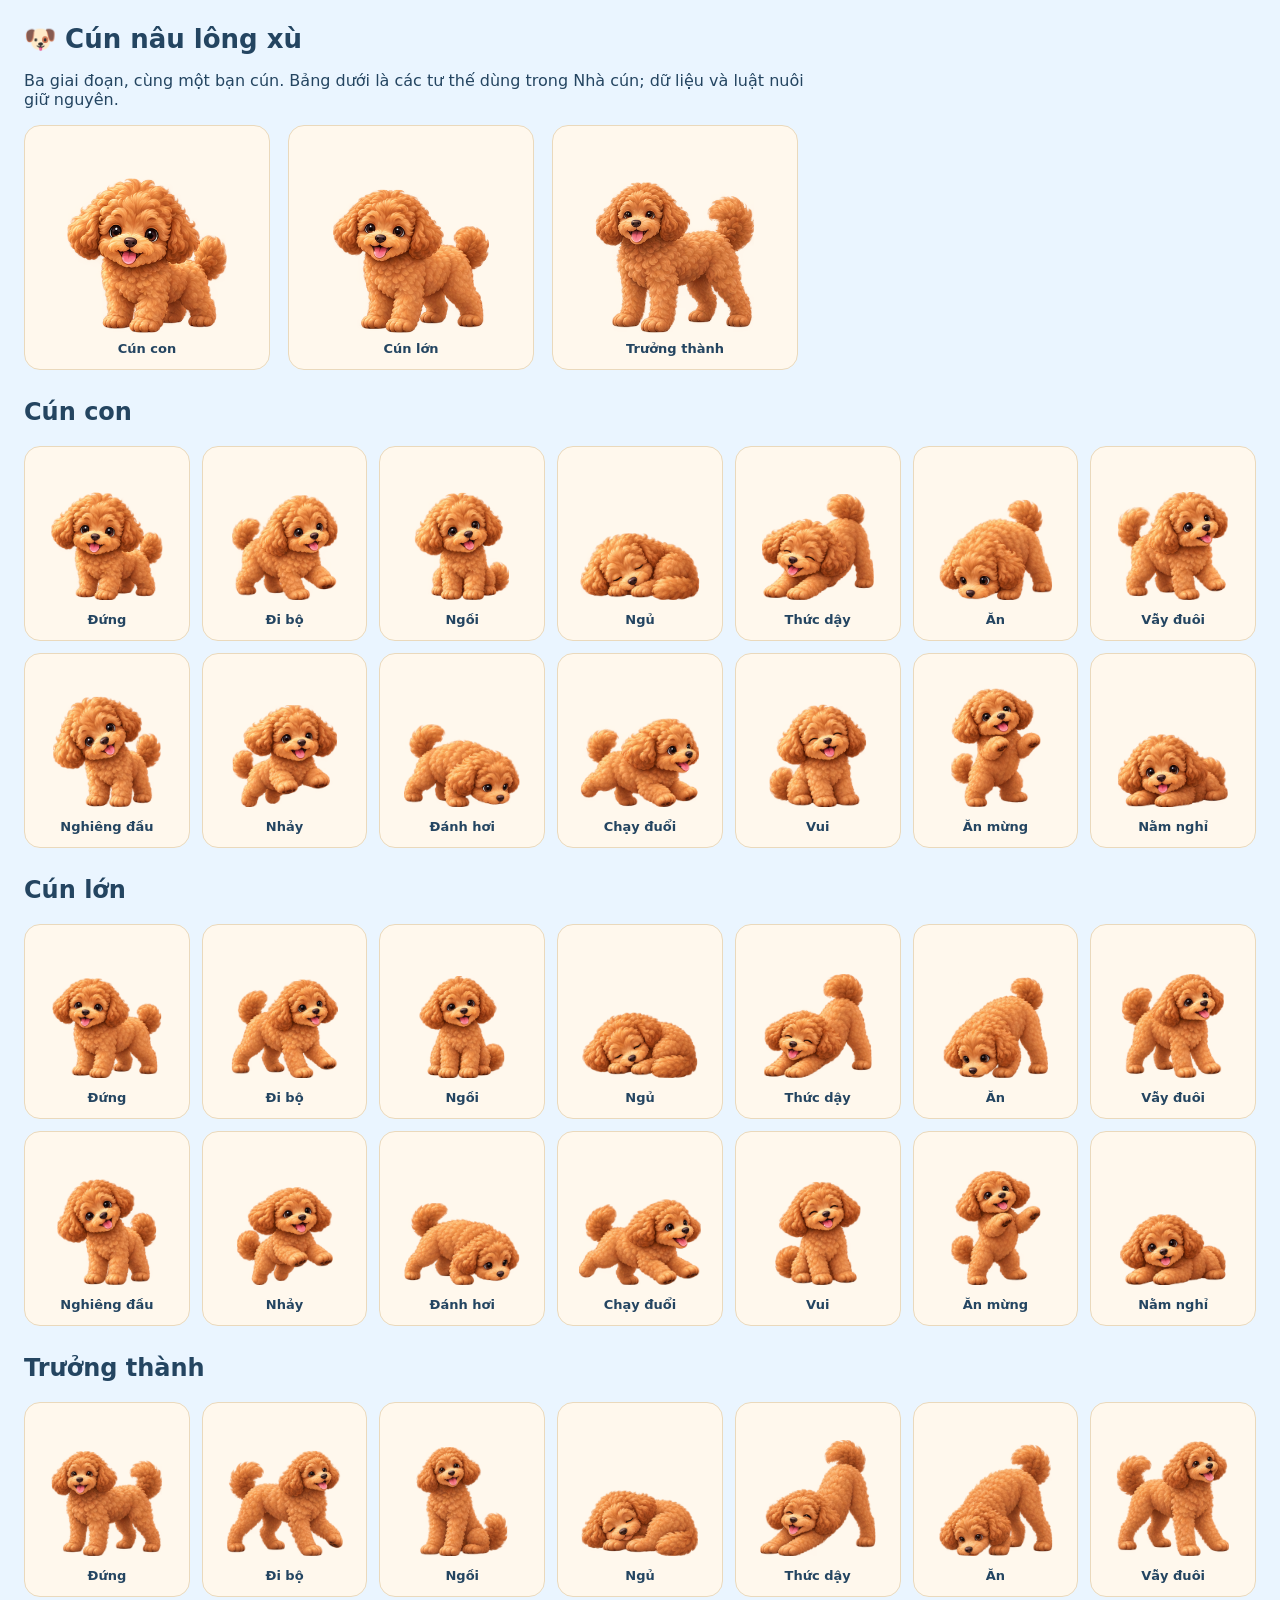
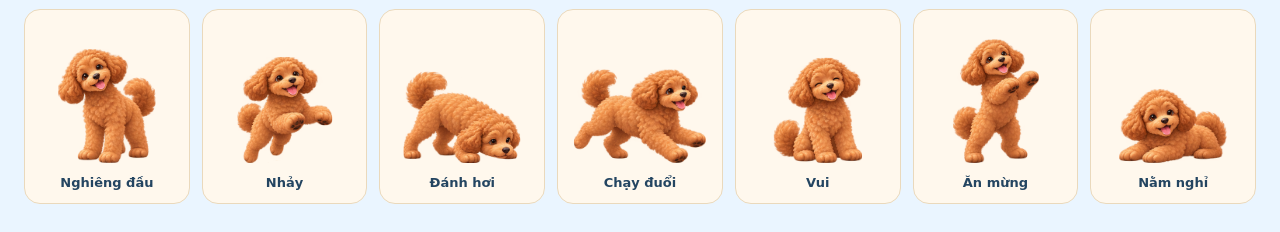
==== docs/pet-art-preview.html @ 721d26be "Replace puppy demo with three-stage painted pose atlases" ====
<!doctype html><html lang="vi"><meta charset="utf-8"><meta name="viewport" content="width=device-width,initial-scale=1">
<title>Bộ hình cún nâu — duyệt tư thế</title>
<style>body{font:16px system-ui;background:#eaf5ff;color:#244561;margin:24px}h1{font-size:26px}p{max-width:800px}section{margin:28px 0}.grid{display:grid;grid-template-columns:repeat(auto-fit,minmax(150px,1fr));gap:12px}.card{background:#fff8ed;padding:12px;border-radius:16px;text-align:center;border:1px solid #ead9bc}.card svg{display:block;width:100%;height:150px}.card b{font-size:13px}#growth{display:flex;flex-wrap:wrap;gap:18px}#growth .card{width:220px}#growth svg{height:200px}</style>
<h1>🐶 Cún nâu lông xù</h1><p>Ba giai đoạn, cùng một bạn cún. Bảng dưới là các tư thế dùng trong Nhà cún; dữ liệu và luật nuôi giữ nguyên.</p>
<div id="growth"></div><main id="poses"></main>
<script src="../js/pet-view.js"></script>
<script>
PetView.artPath=s=>'../assets/pet/dog-fluffy-brown-stage'+s+'-v1.png';
const stages=['Cún con','Cún lớn','Trưởng thành'];
const names={idle:'Đứng',walk:'Đi bộ',sit:'Ngồi',sleep:'Ngủ',wake:'Thức dậy',eat:'Ăn',wag:'Vẫy đuôi',tilt:'Nghiêng đầu',hop:'Nhảy',sniff:'Đánh hơi',chase:'Chạy đuổi',happy:'Vui',celebrate:'Ăn mừng',rest:'Nằm nghỉ'};
document.getElementById('growth').innerHTML=stages.map((s,i)=>'<div class="card">'+PetView.svg(i)+'<b>'+s+'</b></div>').join('');
document.getElementById('poses').innerHTML=stages.map((s,i)=>'<section><h2>'+s+'</h2><div class="grid">'+Object.entries(names).map(([pose,label])=>'<div class="card">'+PetView.svg(i,pose)+'<b>'+label+'</b></div>').join('')+'</div></section>').join('');
</script></html>
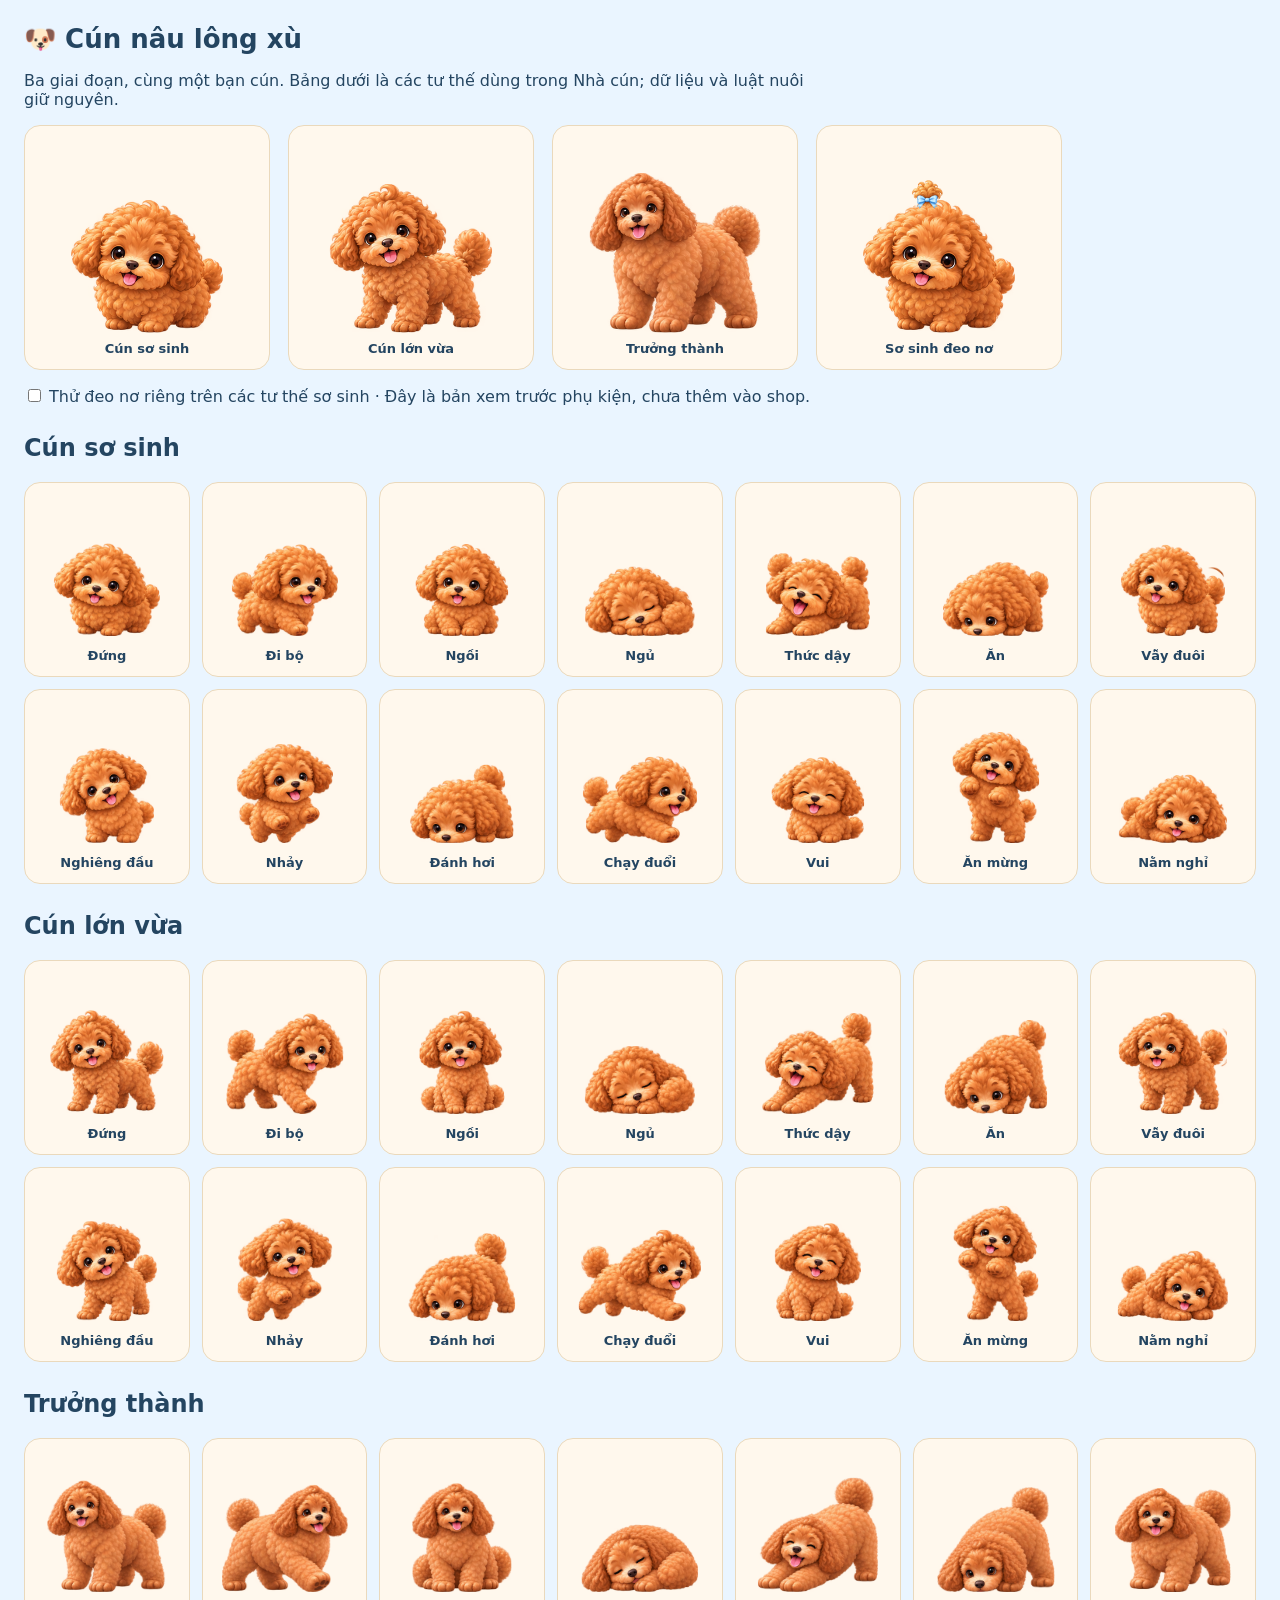
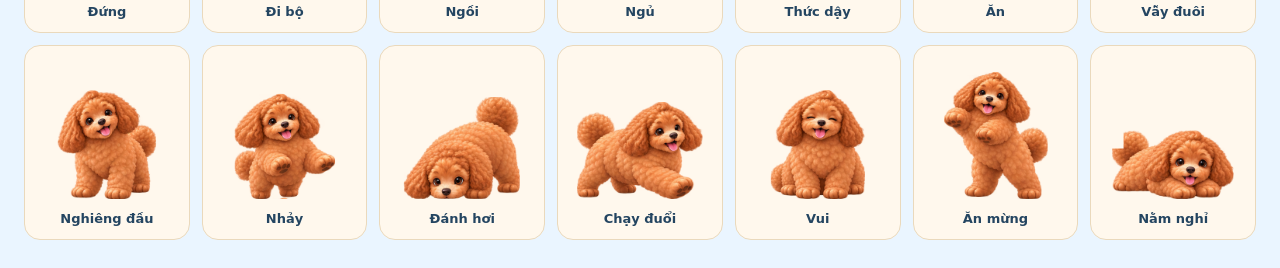
==== commit fd3ecf7d: "Use approved chubby dog ages and preview a separate bow layer" ====
--- a/docs/pet-art-preview.html
+++ b/docs/pet-art-preview.html
@@ -2,12 +2,14 @@
 <title>Bộ hình cún nâu — duyệt tư thế</title>
 <style>body{font:16px system-ui;background:#eaf5ff;color:#244561;margin:24px}h1{font-size:26px}p{max-width:800px}section{margin:28px 0}.grid{display:grid;grid-template-columns:repeat(auto-fit,minmax(150px,1fr));gap:12px}.card{background:#fff8ed;padding:12px;border-radius:16px;text-align:center;border:1px solid #ead9bc}.card svg{display:block;width:100%;height:150px}.card b{font-size:13px}#growth{display:flex;flex-wrap:wrap;gap:18px}#growth .card{width:220px}#growth svg{height:200px}</style>
 <h1>🐶 Cún nâu lông xù</h1><p>Ba giai đoạn, cùng một bạn cún. Bảng dưới là các tư thế dùng trong Nhà cún; dữ liệu và luật nuôi giữ nguyên.</p>
-<div id="growth"></div><main id="poses"></main>
+<div id="growth"></div><p><label><input type="checkbox" id="tryBow"> Thử đeo nơ riêng trên các tư thế sơ sinh</label> · Đây là bản xem trước phụ kiện, chưa thêm vào shop.</p><main id="poses"></main>
 <script src="../js/pet-view.js"></script>
 <script>
-PetView.artPath=s=>'../assets/pet/dog-fluffy-brown-stage'+s+'-v1.png';
-const stages=['Cún con','Cún lớn','Trưởng thành'];
+PetView.artPath=s=>'../assets/pet/dog-fluffy-brown-stage'+s+'-v2.png';
+PetView.bowPath=()=>'../assets/pet/bow-blue-tuft-v1.png';
+const stages=['Cún sơ sinh','Cún lớn vừa','Trưởng thành'];
 const names={idle:'Đứng',walk:'Đi bộ',sit:'Ngồi',sleep:'Ngủ',wake:'Thức dậy',eat:'Ăn',wag:'Vẫy đuôi',tilt:'Nghiêng đầu',hop:'Nhảy',sniff:'Đánh hơi',chase:'Chạy đuổi',happy:'Vui',celebrate:'Ăn mừng',rest:'Nằm nghỉ'};
-document.getElementById('growth').innerHTML=stages.map((s,i)=>'<div class="card">'+PetView.svg(i)+'<b>'+s+'</b></div>').join('');
-document.getElementById('poses').innerHTML=stages.map((s,i)=>'<section><h2>'+s+'</h2><div class="grid">'+Object.entries(names).map(([pose,label])=>'<div class="card">'+PetView.svg(i,pose)+'<b>'+label+'</b></div>').join('')+'</div></section>').join('');
+document.getElementById('growth').innerHTML=stages.map((s,i)=>'<div class="card">'+PetView.svg(i)+'<b>'+s+'</b></div>').join('')+'<div class="card">'+PetView.svg(0,'idle',undefined,true)+'<b>Sơ sinh đeo nơ</b></div>';
+function drawPoses(){const bow=document.getElementById('tryBow').checked;document.getElementById('poses').innerHTML=stages.map((s,i)=>'<section><h2>'+s+'</h2><div class="grid">'+Object.entries(names).map(([pose,label])=>'<div class="card">'+PetView.svg(i,pose,undefined,bow)+'<b>'+label+'</b></div>').join('')+'</div></section>').join('');}
+document.getElementById('tryBow').onchange=drawPoses;drawPoses();
 </script></html>
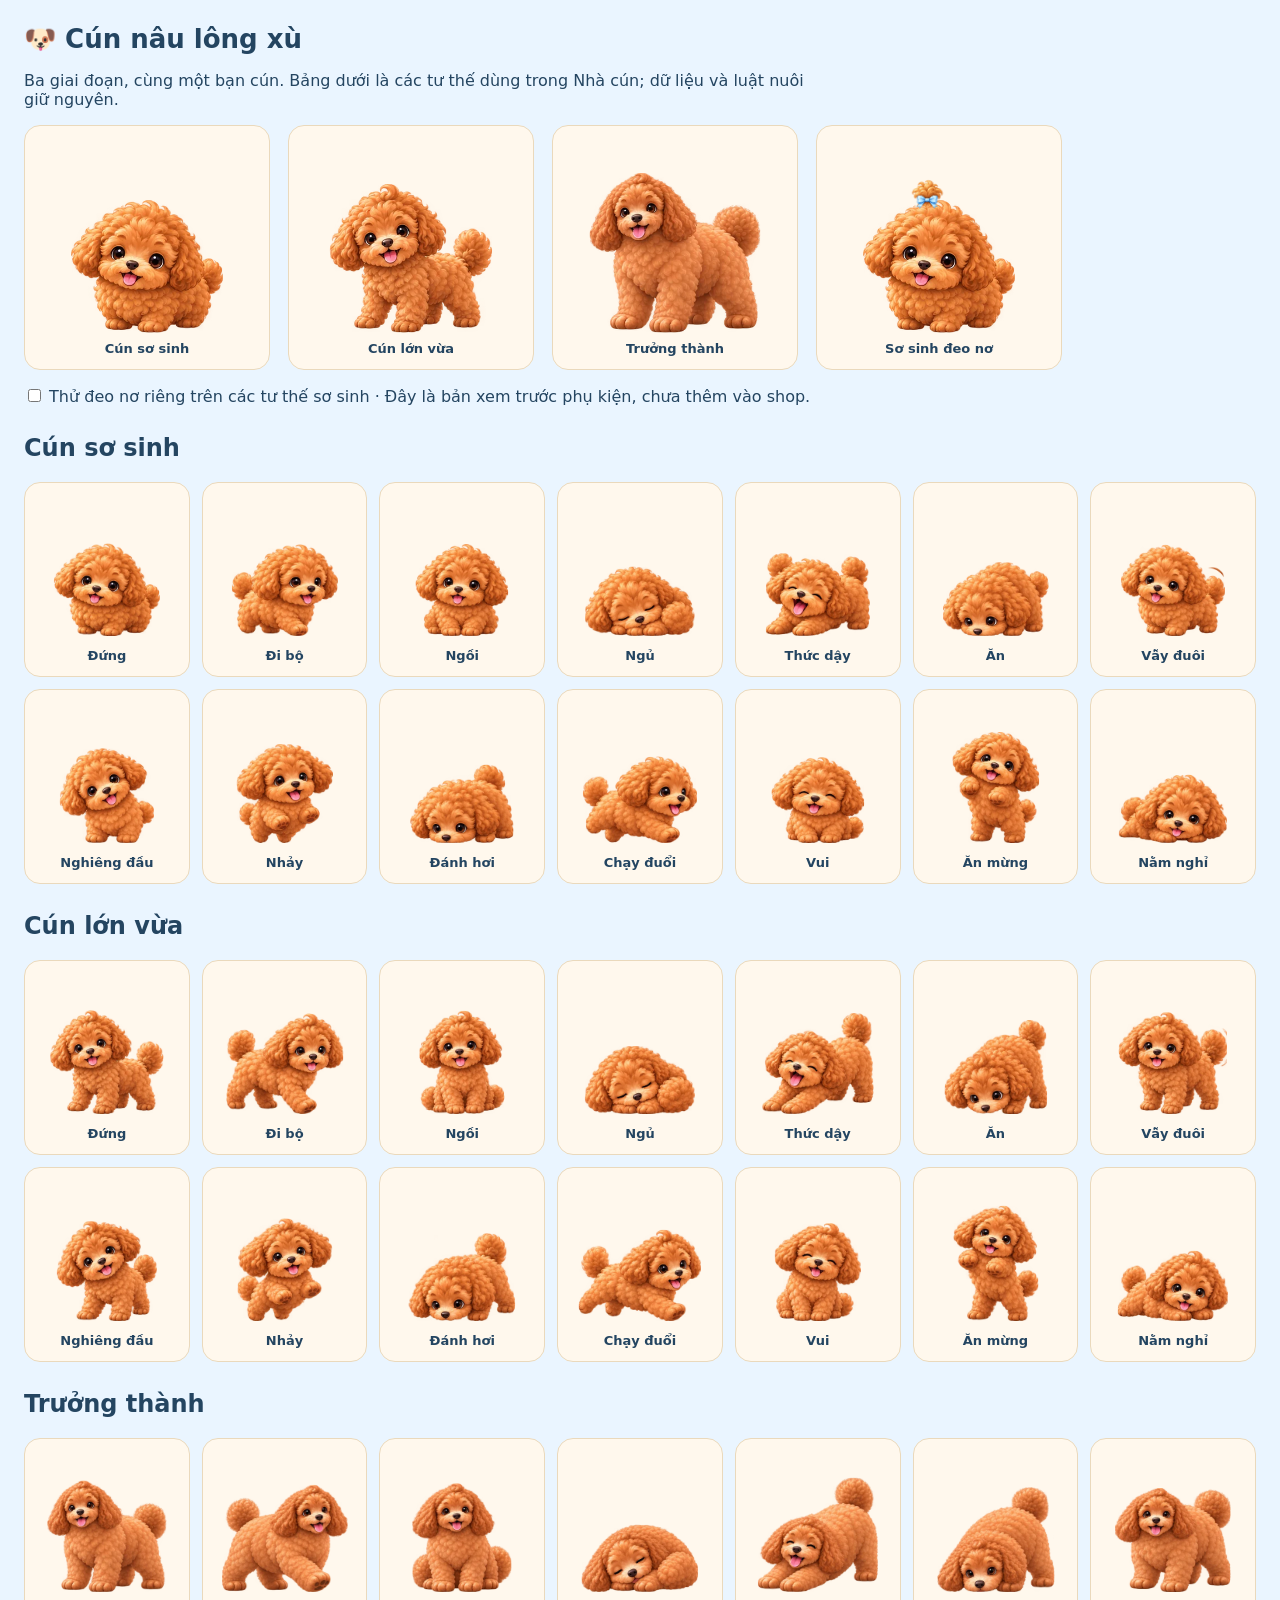
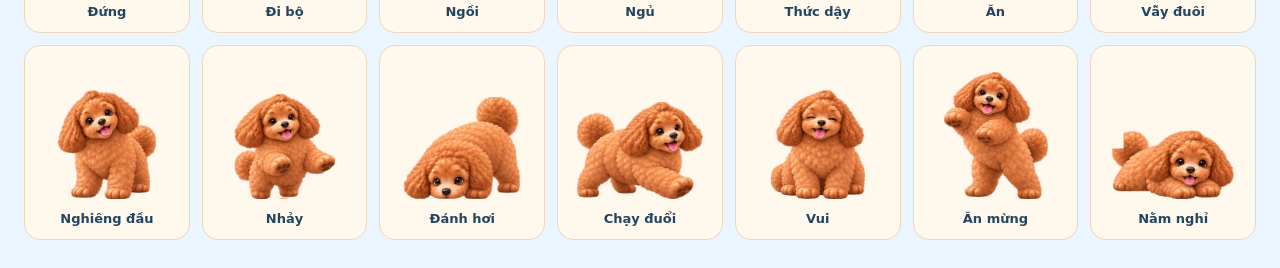
==== commit dc3855a6: "Deliver pet atlases as WebP and verify cold mobile payload" ====
--- a/docs/pet-art-preview.html
+++ b/docs/pet-art-preview.html
@@ -5,8 +5,8 @@
 <div id="growth"></div><p><label><input type="checkbox" id="tryBow"> Thử đeo nơ riêng trên các tư thế sơ sinh</label> · Đây là bản xem trước phụ kiện, chưa thêm vào shop.</p><main id="poses"></main>
 <script src="../js/pet-view.js"></script>
 <script>
-PetView.artPath=s=>'../assets/pet/dog-fluffy-brown-stage'+s+'-v2.png';
-PetView.bowPath=()=>'../assets/pet/bow-blue-tuft-v1.png';
+PetView.artPath=s=>'../assets/pet/dog-fluffy-brown-stage'+s+'-v2.webp';
+PetView.bowPath=()=>'../assets/pet/bow-blue-tuft-v1.webp';
 const stages=['Cún sơ sinh','Cún lớn vừa','Trưởng thành'];
 const names={idle:'Đứng',walk:'Đi bộ',sit:'Ngồi',sleep:'Ngủ',wake:'Thức dậy',eat:'Ăn',wag:'Vẫy đuôi',tilt:'Nghiêng đầu',hop:'Nhảy',sniff:'Đánh hơi',chase:'Chạy đuổi',happy:'Vui',celebrate:'Ăn mừng',rest:'Nằm nghỉ'};
 document.getElementById('growth').innerHTML=stages.map((s,i)=>'<div class="card">'+PetView.svg(i)+'<b>'+s+'</b></div>').join('')+'<div class="card">'+PetView.svg(0,'idle',undefined,true)+'<b>Sơ sinh đeo nơ</b></div>';
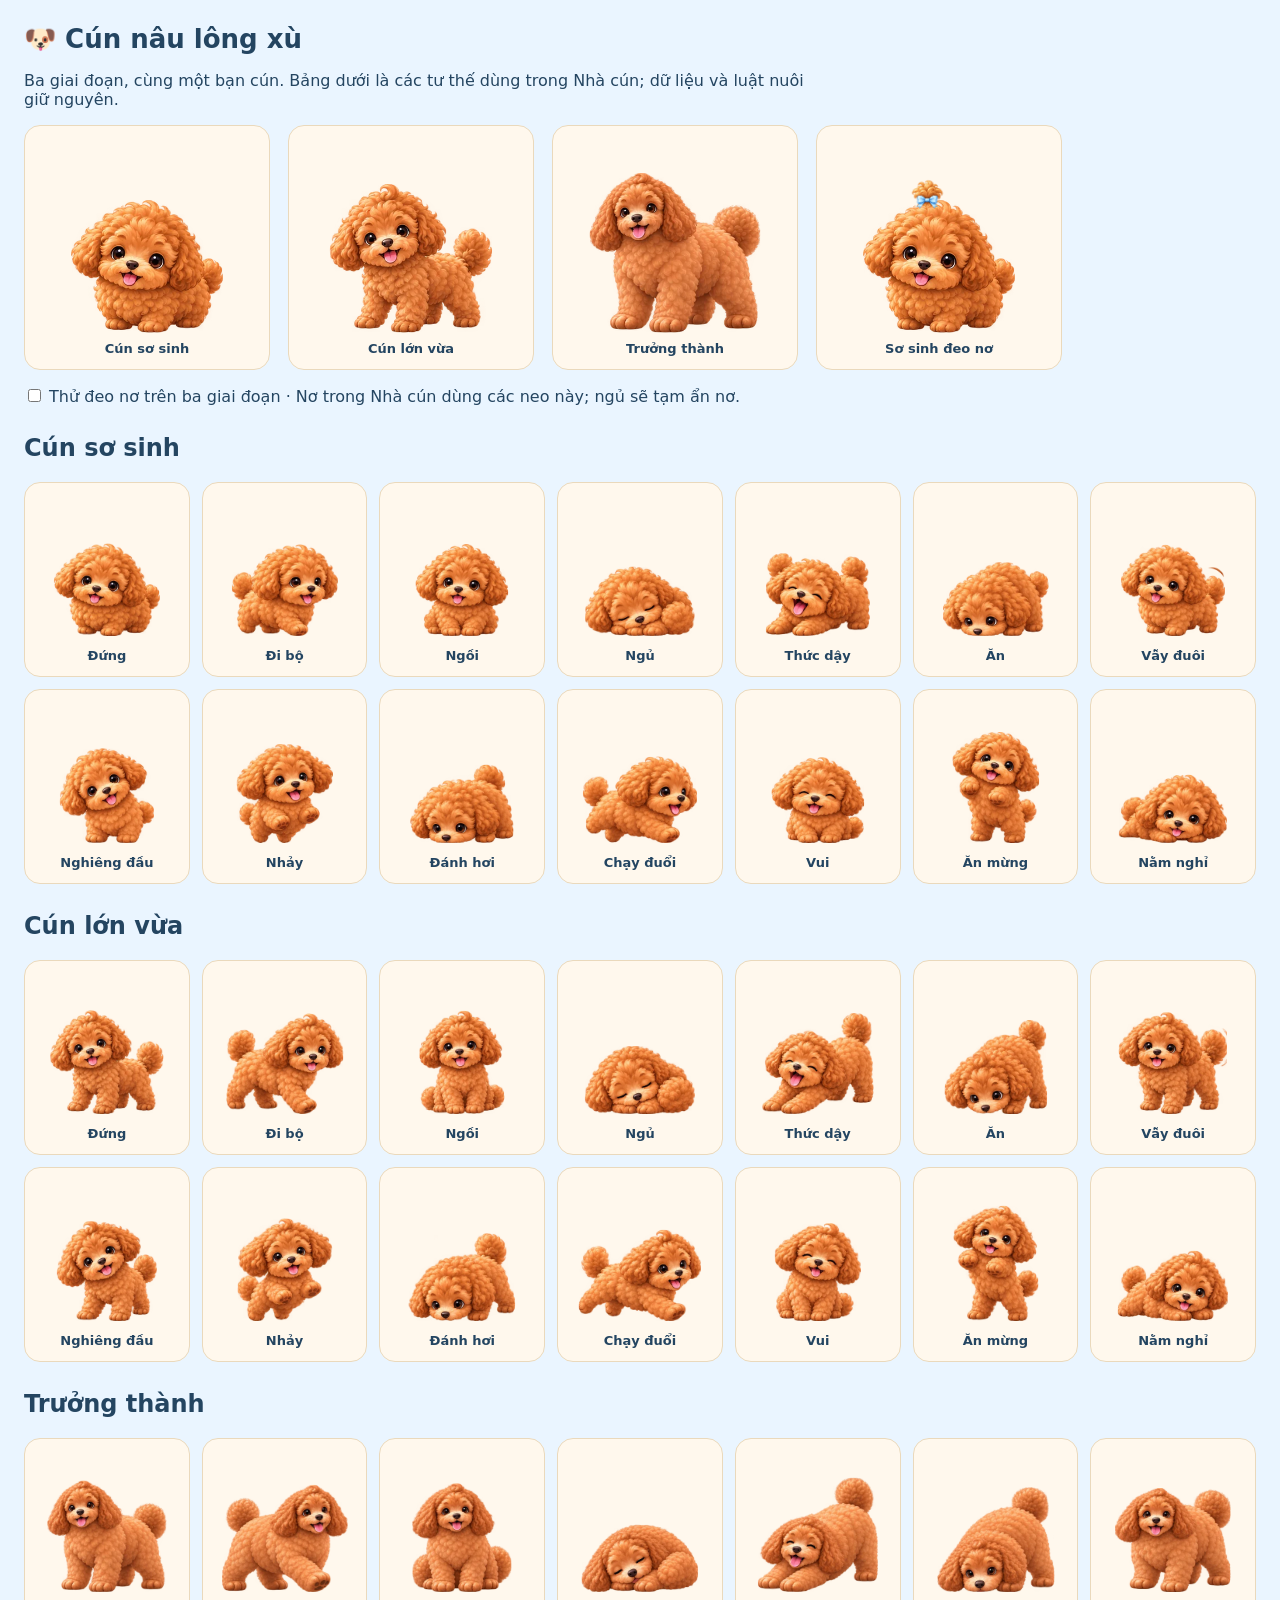
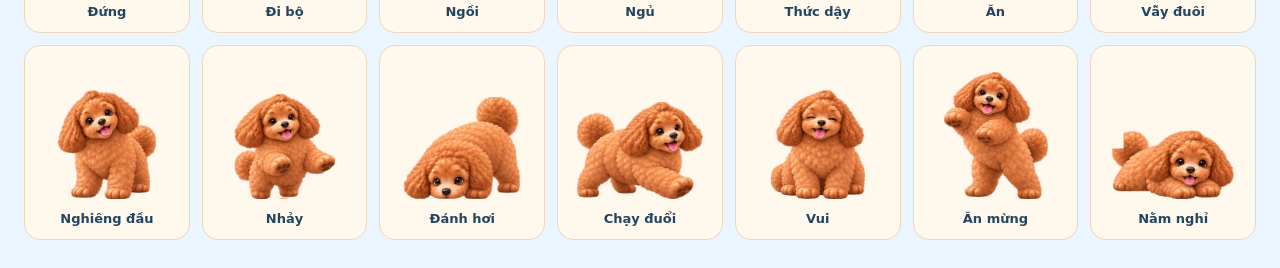
==== commit f471a305: "Add puppy bow shop and persistent accessory wardrobe" ====
--- a/docs/pet-art-preview.html
+++ b/docs/pet-art-preview.html
@@ -2,8 +2,8 @@
 <title>Bộ hình cún nâu — duyệt tư thế</title>
 <style>body{font:16px system-ui;background:#eaf5ff;color:#244561;margin:24px}h1{font-size:26px}p{max-width:800px}section{margin:28px 0}.grid{display:grid;grid-template-columns:repeat(auto-fit,minmax(150px,1fr));gap:12px}.card{background:#fff8ed;padding:12px;border-radius:16px;text-align:center;border:1px solid #ead9bc}.card svg{display:block;width:100%;height:150px}.card b{font-size:13px}#growth{display:flex;flex-wrap:wrap;gap:18px}#growth .card{width:220px}#growth svg{height:200px}</style>
 <h1>🐶 Cún nâu lông xù</h1><p>Ba giai đoạn, cùng một bạn cún. Bảng dưới là các tư thế dùng trong Nhà cún; dữ liệu và luật nuôi giữ nguyên.</p>
-<div id="growth"></div><p><label><input type="checkbox" id="tryBow"> Thử đeo nơ riêng trên các tư thế sơ sinh</label> · Đây là bản xem trước phụ kiện, chưa thêm vào shop.</p><main id="poses"></main>
-<script src="../js/pet-view.js"></script>
+<div id="growth"></div><p><label><input type="checkbox" id="tryBow"> Thử đeo nơ trên ba giai đoạn</label> · Nơ trong Nhà cún dùng các neo này; ngủ sẽ tạm ẩn nơ.</p><main id="poses"></main>
+<script src="../js/pet-accessories.js?v=20261007bow1"></script><script src="../js/pet-view.js?v=20261007bow1"></script>
 <script>
 PetView.artPath=s=>'../assets/pet/dog-fluffy-brown-stage'+s+'-v2.webp';
 PetView.bowPath=()=>'../assets/pet/bow-blue-tuft-v1.webp';
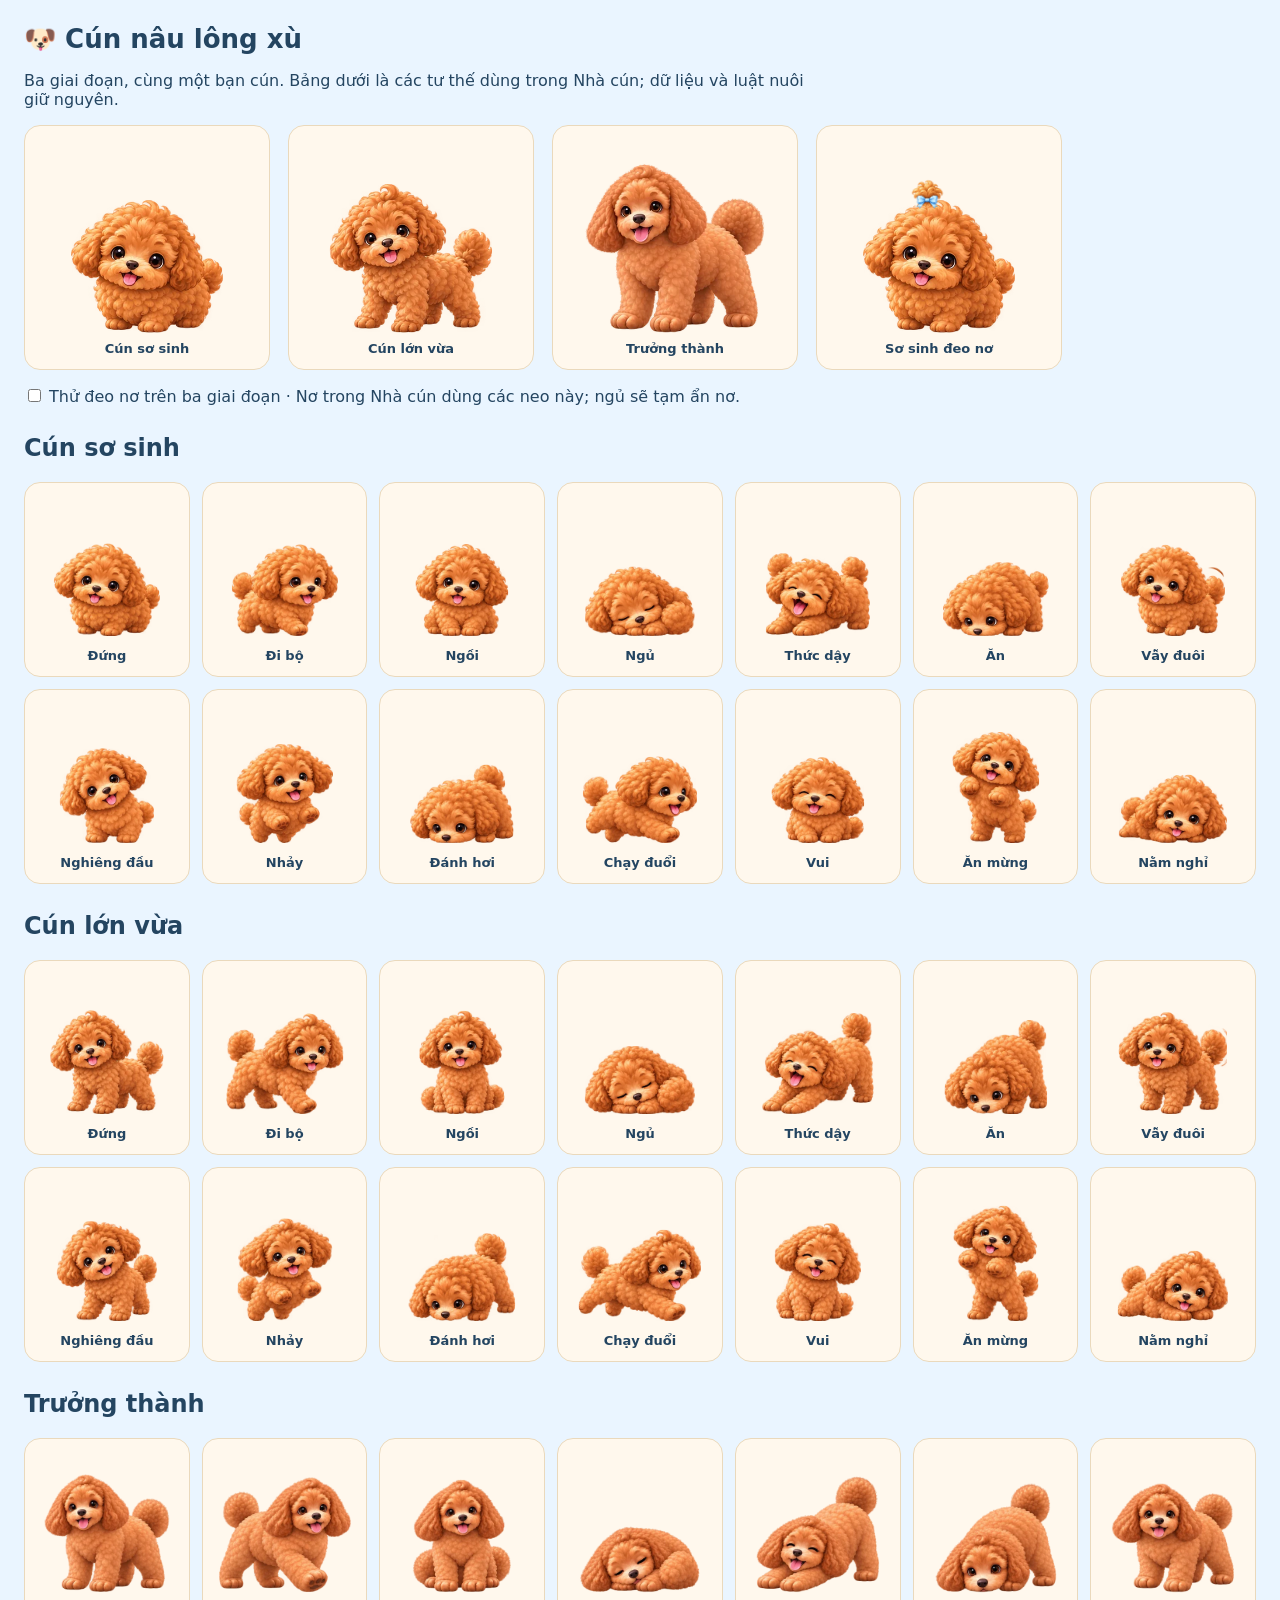
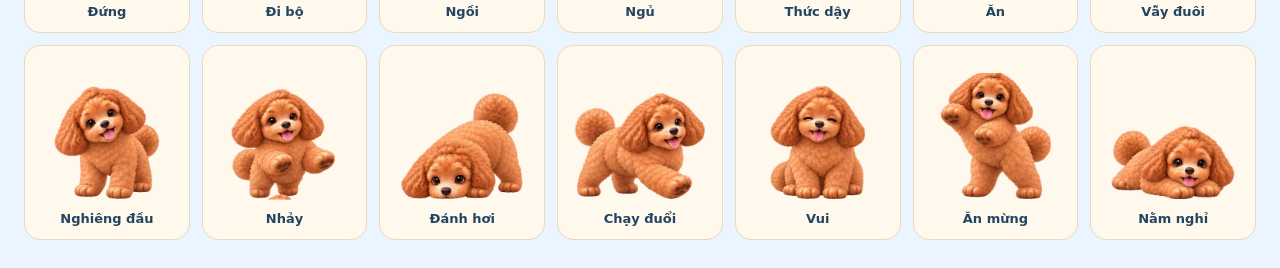
==== commit b874089b: "Smooth puppy movement and rebalance adult art from child feedback" ====
--- a/docs/pet-art-preview.html
+++ b/docs/pet-art-preview.html
@@ -3,9 +3,9 @@
 <style>body{font:16px system-ui;background:#eaf5ff;color:#244561;margin:24px}h1{font-size:26px}p{max-width:800px}section{margin:28px 0}.grid{display:grid;grid-template-columns:repeat(auto-fit,minmax(150px,1fr));gap:12px}.card{background:#fff8ed;padding:12px;border-radius:16px;text-align:center;border:1px solid #ead9bc}.card svg{display:block;width:100%;height:150px}.card b{font-size:13px}#growth{display:flex;flex-wrap:wrap;gap:18px}#growth .card{width:220px}#growth svg{height:200px}</style>
 <h1>🐶 Cún nâu lông xù</h1><p>Ba giai đoạn, cùng một bạn cún. Bảng dưới là các tư thế dùng trong Nhà cún; dữ liệu và luật nuôi giữ nguyên.</p>
 <div id="growth"></div><p><label><input type="checkbox" id="tryBow"> Thử đeo nơ trên ba giai đoạn</label> · Nơ trong Nhà cún dùng các neo này; ngủ sẽ tạm ẩn nơ.</p><main id="poses"></main>
-<script src="../js/pet-accessories.js?v=20261007bow1"></script><script src="../js/pet-view.js?v=20261007bow1"></script>
+<script src="../js/pet-accessories.js?v=20261008pet1"></script><script src="../js/pet-adult-art-v3.js?v=20261008pet1"></script><script src="../js/pet-view.js?v=20261008pet1"></script>
 <script>
-PetView.artPath=s=>'../assets/pet/dog-fluffy-brown-stage'+s+'-v2.webp';
+PetView.artPath=s=>'../assets/pet/dog-fluffy-brown-stage'+s+(s===2?'-v3.webp':'-v2.webp');
 PetView.bowPath=()=>'../assets/pet/bow-blue-tuft-v1.webp';
 const stages=['Cún sơ sinh','Cún lớn vừa','Trưởng thành'];
 const names={idle:'Đứng',walk:'Đi bộ',sit:'Ngồi',sleep:'Ngủ',wake:'Thức dậy',eat:'Ăn',wag:'Vẫy đuôi',tilt:'Nghiêng đầu',hop:'Nhảy',sniff:'Đánh hơi',chase:'Chạy đuổi',happy:'Vui',celebrate:'Ăn mừng',rest:'Nằm nghỉ'};
